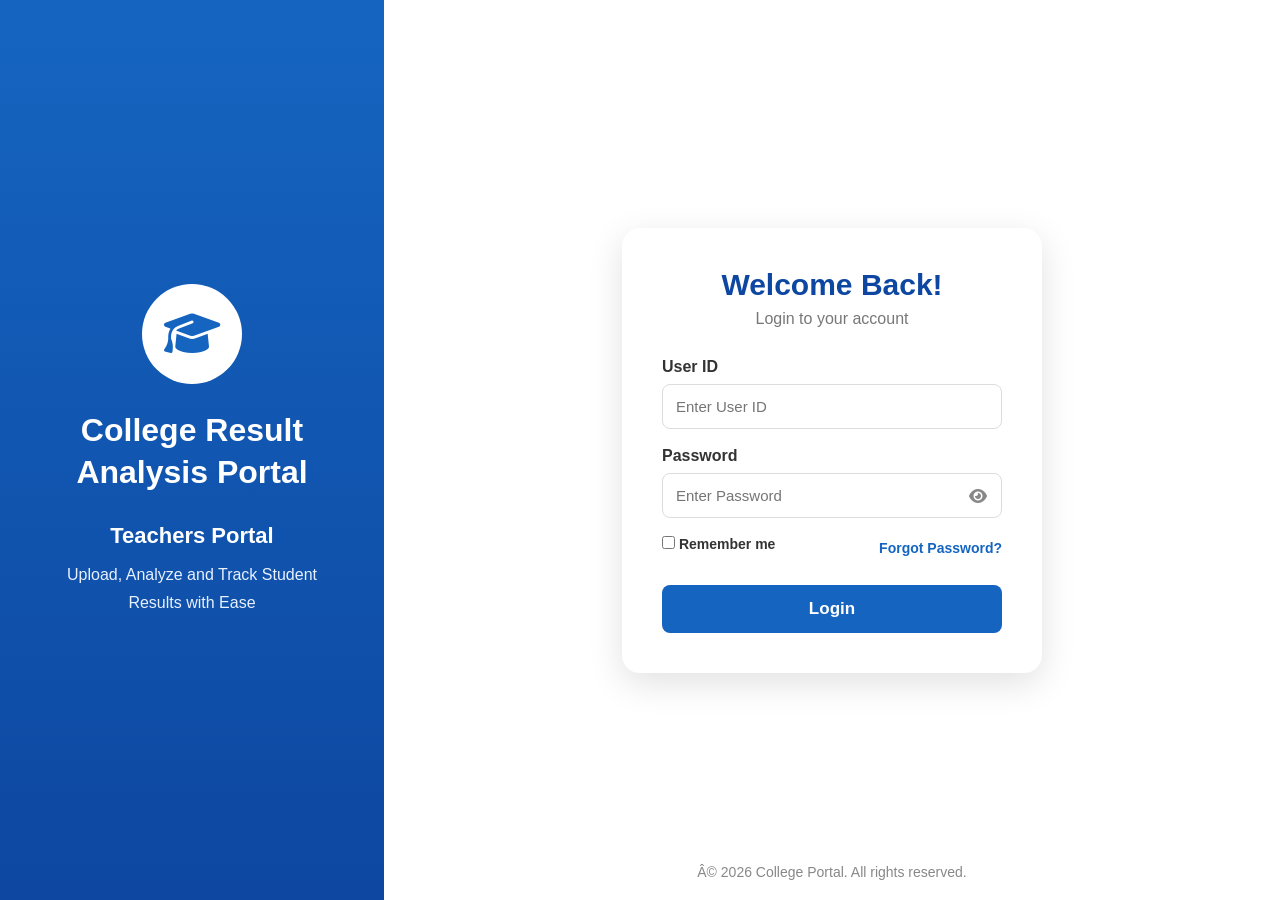
==== index.html @ a4ec785f "Add files via upload" ====
<!DOCTYPE html>
<html lang="en">
<head>
    <link rel ="stylesheet" href="style.css"
    <meta charset="UTF-8">
    <meta name="viewport" content="width=device-width, initial-scale=1.0">
    <title>College Result Portal</title>

    <link rel="stylesheet" href="style.css">

    <!-- Font Awesome Icons -->
    <link rel="stylesheet"
    href="https://cdnjs.cloudflare.com/ajax/libs/font-awesome/6.6.0/css/all.min.css">
</head>

<body>


<div class="container">

    <!-- LEFT PANEL -->

    <div class="left-panel">

        <div class="logo">
            <i class="fa-solid fa-graduation-cap"></i>
        </div>

        <h1>College Result<br>Analysis Portal</h1>

        <h3>Teachers Portal</h3>

        <p>
            Upload, Analyze and Track
            Student Results with Ease
        </p>

    </div>

    <!-- RIGHT PANEL -->

    <div class="right-panel">

        <div class="login-card">

            <h2>Welcome Back!</h2>

            <span>Login to your account</span>

            <form>

                <label>User ID</label>

                <input type="text"
                placeholder="Enter User ID">

                <label>Password</label>

                <div class="password-box">

                    <input type="password" id="password"
                    placeholder="Enter Password">

                    <i class="fa-solid fa-eye"
                        onclick="togglePassword()"></i>
                    </i>

                </div>

                <div class="options">

                    <label class="remember">

                        <input type="checkbox">

                        Remember me

                    </label>

                    <a href="#">Forgot Password?</a>

                </div>

                <button type="button" onclick="login()">
                    Login
                </button>

            </form>

        </div>

        <div class="footer">
            © 2026 College Portal. All rights reserved.
        </div>

    </div>

</div>
<script>
function login() {

let user = document.getElementById("user").value;
let pass = document.getElementById("pass").value;

if(user=="teacher" && pass=="1234"){
    window.location.href="dashboard.html";
}
else{
    alert("Invalid User ID or Password");
}

}
</script>
<script>
function togglePassword() {
    let password = document.getElementById("password");

    if (password.type === "password") {
        password.type = "text";
    } else {
        password.type = "password";
    }
}
</script>
<script>
function login() {
    window.location.href = "dashboard.html";
}
</script>
</body>


</html>
---- style.css ----
*{
    margin:0;
    padding:0;
    box-sizing:border-box;
    font-family:'Poppins',sans-serif;
}

body{
    background:#f4f7fb;
}

.container{
    display:flex;
    width:100%;
    height:100vh;
}

/* LEFT SIDE */

.left-panel{
    width:30%;
    background:linear-gradient(180deg,#1565c0,#0d47a1);
    color:#fff;
    display:flex;
    flex-direction:column;
    justify-content:center;
    align-items:center;
    text-align:center;
    padding:40px;
}

.logo{
    width:100px;
    height:100px;
    background:#fff;
    border-radius:50%;
    display:flex;
    justify-content:center;
    align-items:center;
    margin-bottom:25px;
}

.logo i{
    font-size:45px;
    color:#1565c0;
}

.left-panel h1{
    font-size:32px;
    line-height:42px;
    margin-bottom:30px;
}

.left-panel h3{
    font-size:22px;
    margin-bottom:12px;
}

.left-panel p{
    font-size:16px;
    line-height:28px;
    color:#e8f1ff;
}

/* RIGHT SIDE */

.right-panel{
    width:70%;
    display:flex;
    justify-content:center;
    align-items:center;
    position:relative;
    background:#ffffff;
}

.login-card{
    width:420px;
    background:#fff;
    border-radius:18px;
    padding:40px;
    box-shadow:0 10px 35px rgba(0,0,0,0.12);
}

.login-card h2{
    text-align:center;
    color:#0d47a1;
    margin-bottom:8px;
    font-size:30px;
}

.login-card span{
    display:block;
    text-align:center;
    color:#777;
    margin-bottom:30px;
}

.login-card label{
    display:block;
    margin-bottom:8px;
    font-weight:600;
    color:#333;
}

.login-card input{
    width:100%;
    padding:13px;
    border:1px solid #dcdcdc;
    border-radius:8px;
    outline:none;
    margin-bottom:18px;
    font-size:15px;
}

.password-box{
    position:relative;
}

.password-box i{
    position:absolute;
    right:15px;
    top:15px;
    color:#888;
    cursor:pointer;
}

.options{
    display:flex;
    justify-content:space-between;
    align-items:center;
    margin-bottom:25px;
    font-size:14px;
}

.options a{
    text-decoration:none;
    color:#1565c0;
    font-weight:600;
}

.remember{
    display:flex;
    align-items:center;
    gap:6px;
}

.remember input{
    width:auto;
    margin:0;
}

button{
    width:100%;
    padding:14px;
    background:#1565c0;
    color:white;
    border:none;
    border-radius:8px;
    font-size:17px;
    font-weight:bold;
    cursor:pointer;
    transition:.3s;
}

button:hover{
    background:#0d47a1;
}

.footer{
    position:absolute;
    bottom:20px;
    color:#888;
    font-size:14px;
}
---- style.css ----
*{
    margin:0;
    padding:0;
    box-sizing:border-box;
    font-family:'Poppins',sans-serif;
}

body{
    background:#f4f7fb;
}

.container{
    display:flex;
    width:100%;
    height:100vh;
}

/* LEFT SIDE */

.left-panel{
    width:30%;
    background:linear-gradient(180deg,#1565c0,#0d47a1);
    color:#fff;
    display:flex;
    flex-direction:column;
    justify-content:center;
    align-items:center;
    text-align:center;
    padding:40px;
}

.logo{
    width:100px;
    height:100px;
    background:#fff;
    border-radius:50%;
    display:flex;
    justify-content:center;
    align-items:center;
    margin-bottom:25px;
}

.logo i{
    font-size:45px;
    color:#1565c0;
}

.left-panel h1{
    font-size:32px;
    line-height:42px;
    margin-bottom:30px;
}

.left-panel h3{
    font-size:22px;
    margin-bottom:12px;
}

.left-panel p{
    font-size:16px;
    line-height:28px;
    color:#e8f1ff;
}

/* RIGHT SIDE */

.right-panel{
    width:70%;
    display:flex;
    justify-content:center;
    align-items:center;
    position:relative;
    background:#ffffff;
}

.login-card{
    width:420px;
    background:#fff;
    border-radius:18px;
    padding:40px;
    box-shadow:0 10px 35px rgba(0,0,0,0.12);
}

.login-card h2{
    text-align:center;
    color:#0d47a1;
    margin-bottom:8px;
    font-size:30px;
}

.login-card span{
    display:block;
    text-align:center;
    color:#777;
    margin-bottom:30px;
}

.login-card label{
    display:block;
    margin-bottom:8px;
    font-weight:600;
    color:#333;
}

.login-card input{
    width:100%;
    padding:13px;
    border:1px solid #dcdcdc;
    border-radius:8px;
    outline:none;
    margin-bottom:18px;
    font-size:15px;
}

.password-box{
    position:relative;
}

.password-box i{
    position:absolute;
    right:15px;
    top:15px;
    color:#888;
    cursor:pointer;
}

.options{
    display:flex;
    justify-content:space-between;
    align-items:center;
    margin-bottom:25px;
    font-size:14px;
}

.options a{
    text-decoration:none;
    color:#1565c0;
    font-weight:600;
}

.remember{
    display:flex;
    align-items:center;
    gap:6px;
}

.remember input{
    width:auto;
    margin:0;
}

button{
    width:100%;
    padding:14px;
    background:#1565c0;
    color:white;
    border:none;
    border-radius:8px;
    font-size:17px;
    font-weight:bold;
    cursor:pointer;
    transition:.3s;
}

button:hover{
    background:#0d47a1;
}

.footer{
    position:absolute;
    bottom:20px;
    color:#888;
    font-size:14px;
}
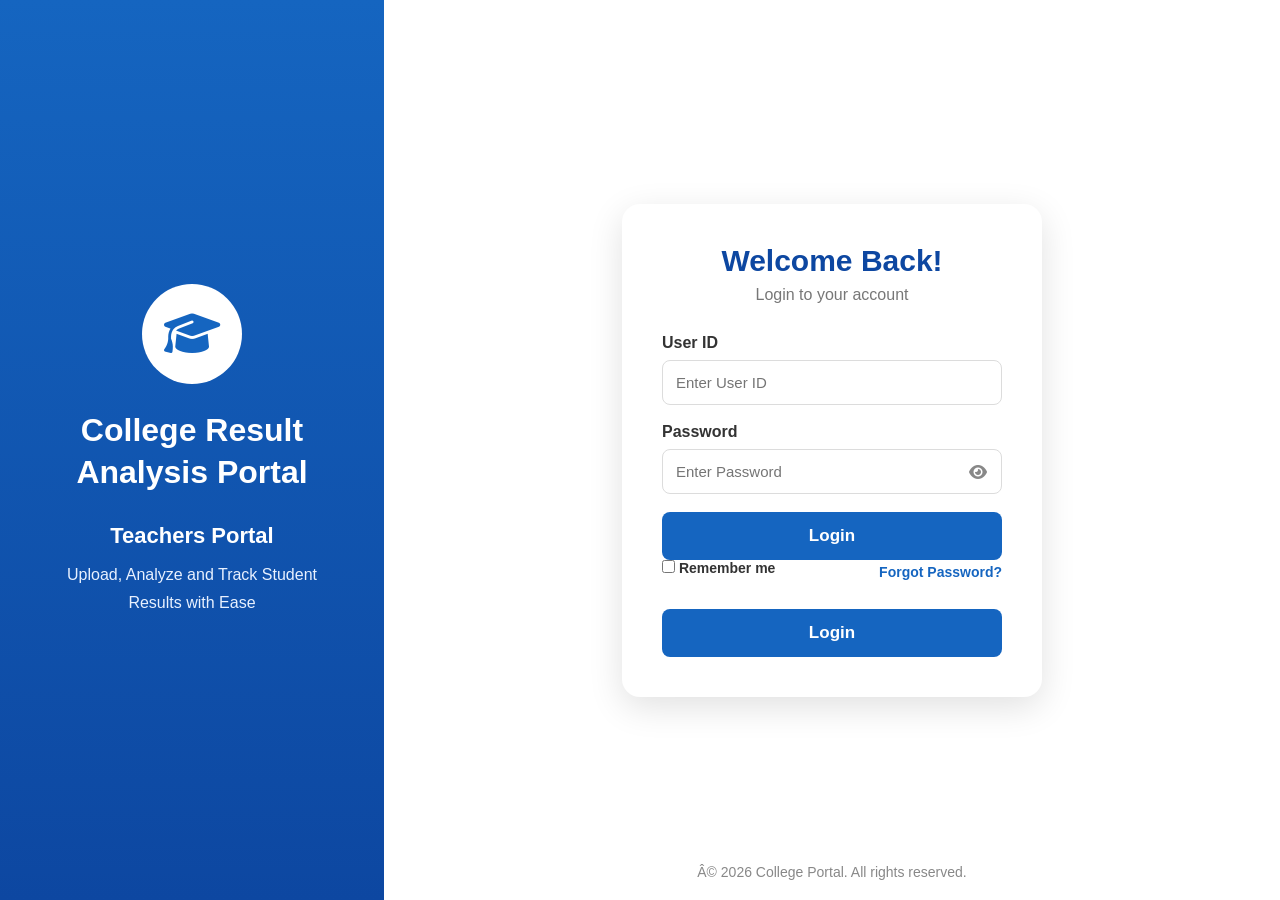
==== commit 2a8b2b58: "Update index.html" ====
--- a/index.html
+++ b/index.html
@@ -51,7 +51,7 @@
 
                 <label>User ID</label>
 
-                <input type="text"
+                <input type="text" id="username"
                 placeholder="Enter User ID">
 
                 <label>Password</label>
@@ -66,6 +66,7 @@
                     </i>
 
                 </div>
+                <button type="button" class="login-btn" onclick="login()">Login</button>
 
                 <div class="options">
 
@@ -97,20 +98,7 @@
 
 </div>
 <script>
-function login() {
 
-let user = document.getElementById("user").value;
-let pass = document.getElementById("pass").value;
-
-if(user=="teacher" && pass=="1234"){
-    window.location.href="dashboard.html";
-}
-else{
-    alert("Invalid User ID or Password");
-}
-
-}
-</script>
 <script>
 function togglePassword() {
     let password = document.getElementById("password");
@@ -127,7 +115,8 @@
     window.location.href = "dashboard.html";
 }
 </script>
+    <script src="index.js"></script>
 </body>
 
 
-</html>+</html>
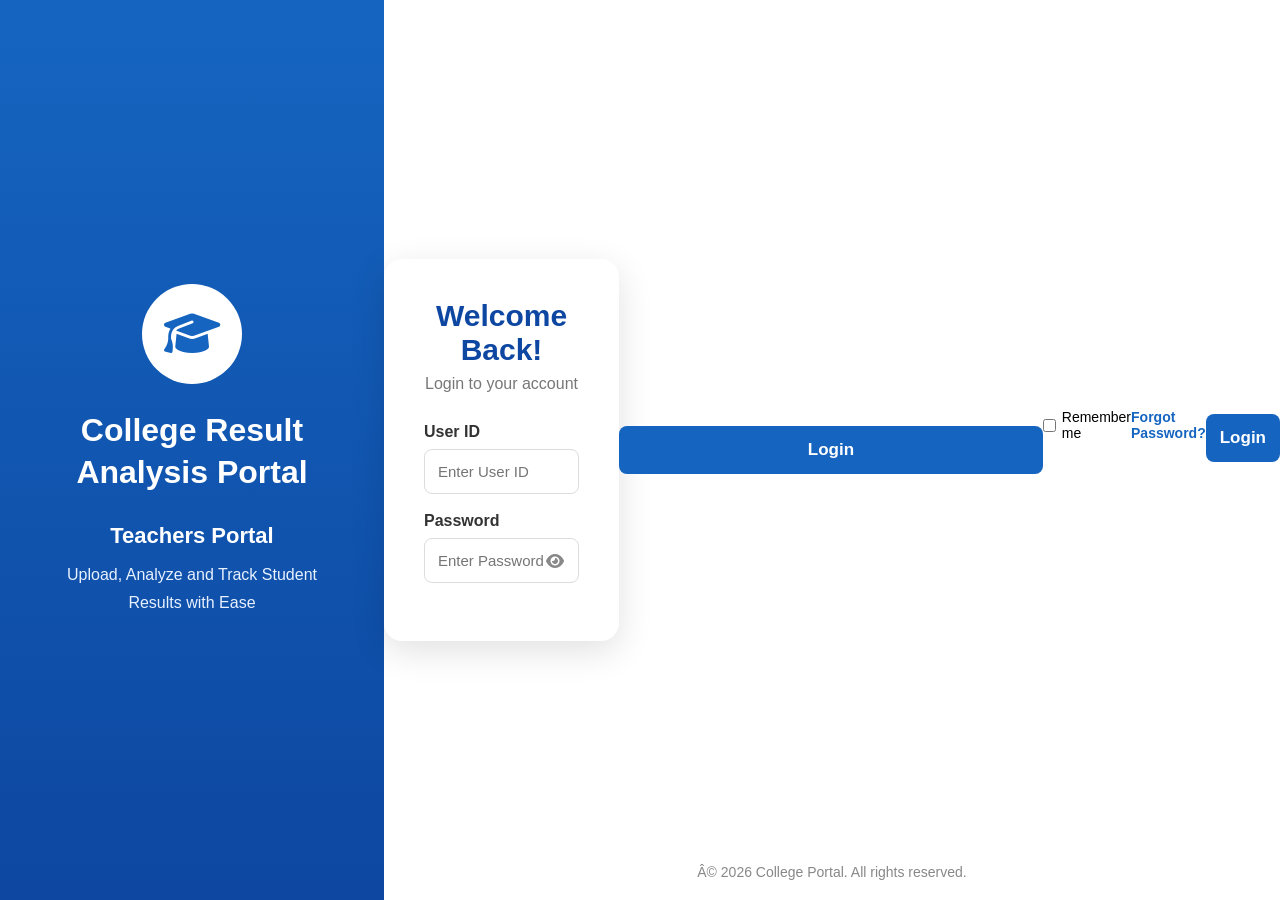
==== commit 72d135dd: "Update index.html" ====
--- a/index.html
+++ b/index.html
@@ -66,7 +66,11 @@
                     </i>
 
                 </div>
-                <button type="button" class="login-btn" onclick="login()">Login</button>
+                </div>
+
+<button type="button" class="login-btn" onclick="login()">Login</button>
+
+<div class="options">
 
                 <div class="options">
 
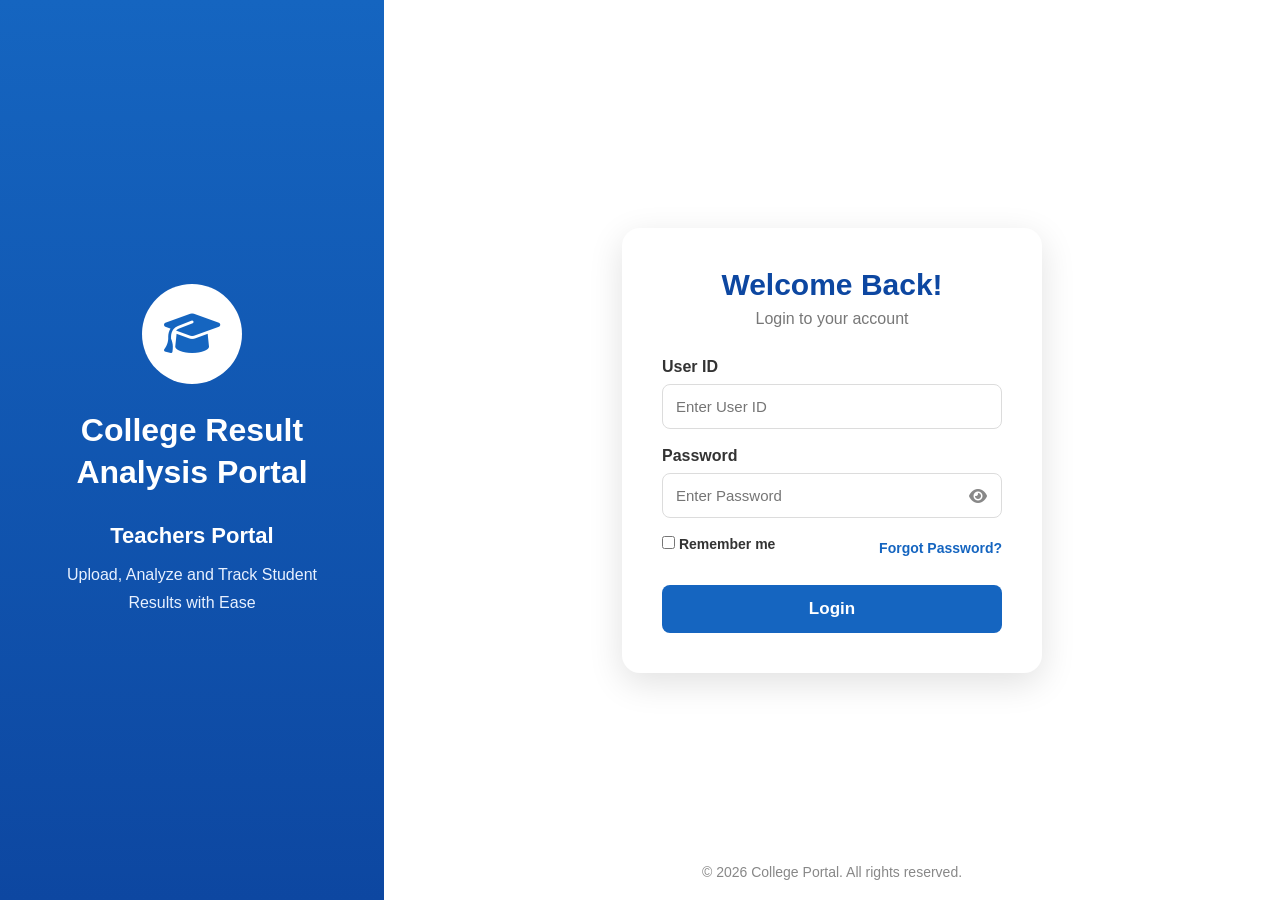
==== commit a646890e: "Update index.html" ====
--- a/index.html
+++ b/index.html
@@ -1,25 +1,22 @@
 <!DOCTYPE html>
 <html lang="en">
 <head>
-    <link rel ="stylesheet" href="style.css"
     <meta charset="UTF-8">
     <meta name="viewport" content="width=device-width, initial-scale=1.0">
     <title>College Result Portal</title>
 
     <link rel="stylesheet" href="style.css">
 
-    <!-- Font Awesome Icons -->
+    <!-- Font Awesome -->
     <link rel="stylesheet"
     href="https://cdnjs.cloudflare.com/ajax/libs/font-awesome/6.6.0/css/all.min.css">
 </head>
 
 <body>
 
-
 <div class="container">
 
     <!-- LEFT PANEL -->
-
     <div class="left-panel">
 
         <div class="logo">
@@ -31,62 +28,59 @@
         <h3>Teachers Portal</h3>
 
         <p>
-            Upload, Analyze and Track
-            Student Results with Ease
+            Upload, Analyze and Track Student Results with Ease
         </p>
 
     </div>
 
     <!-- RIGHT PANEL -->
-
     <div class="right-panel">
 
         <div class="login-card">
 
             <h2>Welcome Back!</h2>
-
             <span>Login to your account</span>
 
             <form>
 
                 <label>User ID</label>
 
-                <input type="text" id="username"
-                placeholder="Enter User ID">
+                <input
+                    type="text"
+                    id="username"
+                    placeholder="Enter User ID"
+                >
 
                 <label>Password</label>
 
                 <div class="password-box">
 
-                    <input type="password" id="password"
-                    placeholder="Enter Password">
+                    <input
+                        type="password"
+                        id="password"
+                        placeholder="Enter Password"
+                    >
 
                     <i class="fa-solid fa-eye"
-                        onclick="togglePassword()"></i>
-                    </i>
+                       onclick="togglePassword()"></i>
 
                 </div>
-                </div>
-
-<button type="button" class="login-btn" onclick="login()">Login</button>
-
-<div class="options">
 
                 <div class="options">
 
                     <label class="remember">
-
                         <input type="checkbox">
-
                         Remember me
-
                     </label>
 
                     <a href="#">Forgot Password?</a>
 
                 </div>
 
-                <button type="button" onclick="login()">
+                <button
+                    type="button"
+                    class="login-btn"
+                    onclick="login()">
                     Login
                 </button>
 
@@ -101,7 +95,6 @@
     </div>
 
 </div>
-<script>
 
 <script>
 function togglePassword() {
@@ -114,13 +107,8 @@
     }
 }
 </script>
-<script>
-function login() {
-    window.location.href = "dashboard.html";
-}
-</script>
-    <script src="index.js"></script>
+
+<script src="index.js"></script>
+
 </body>
-
-
 </html>
